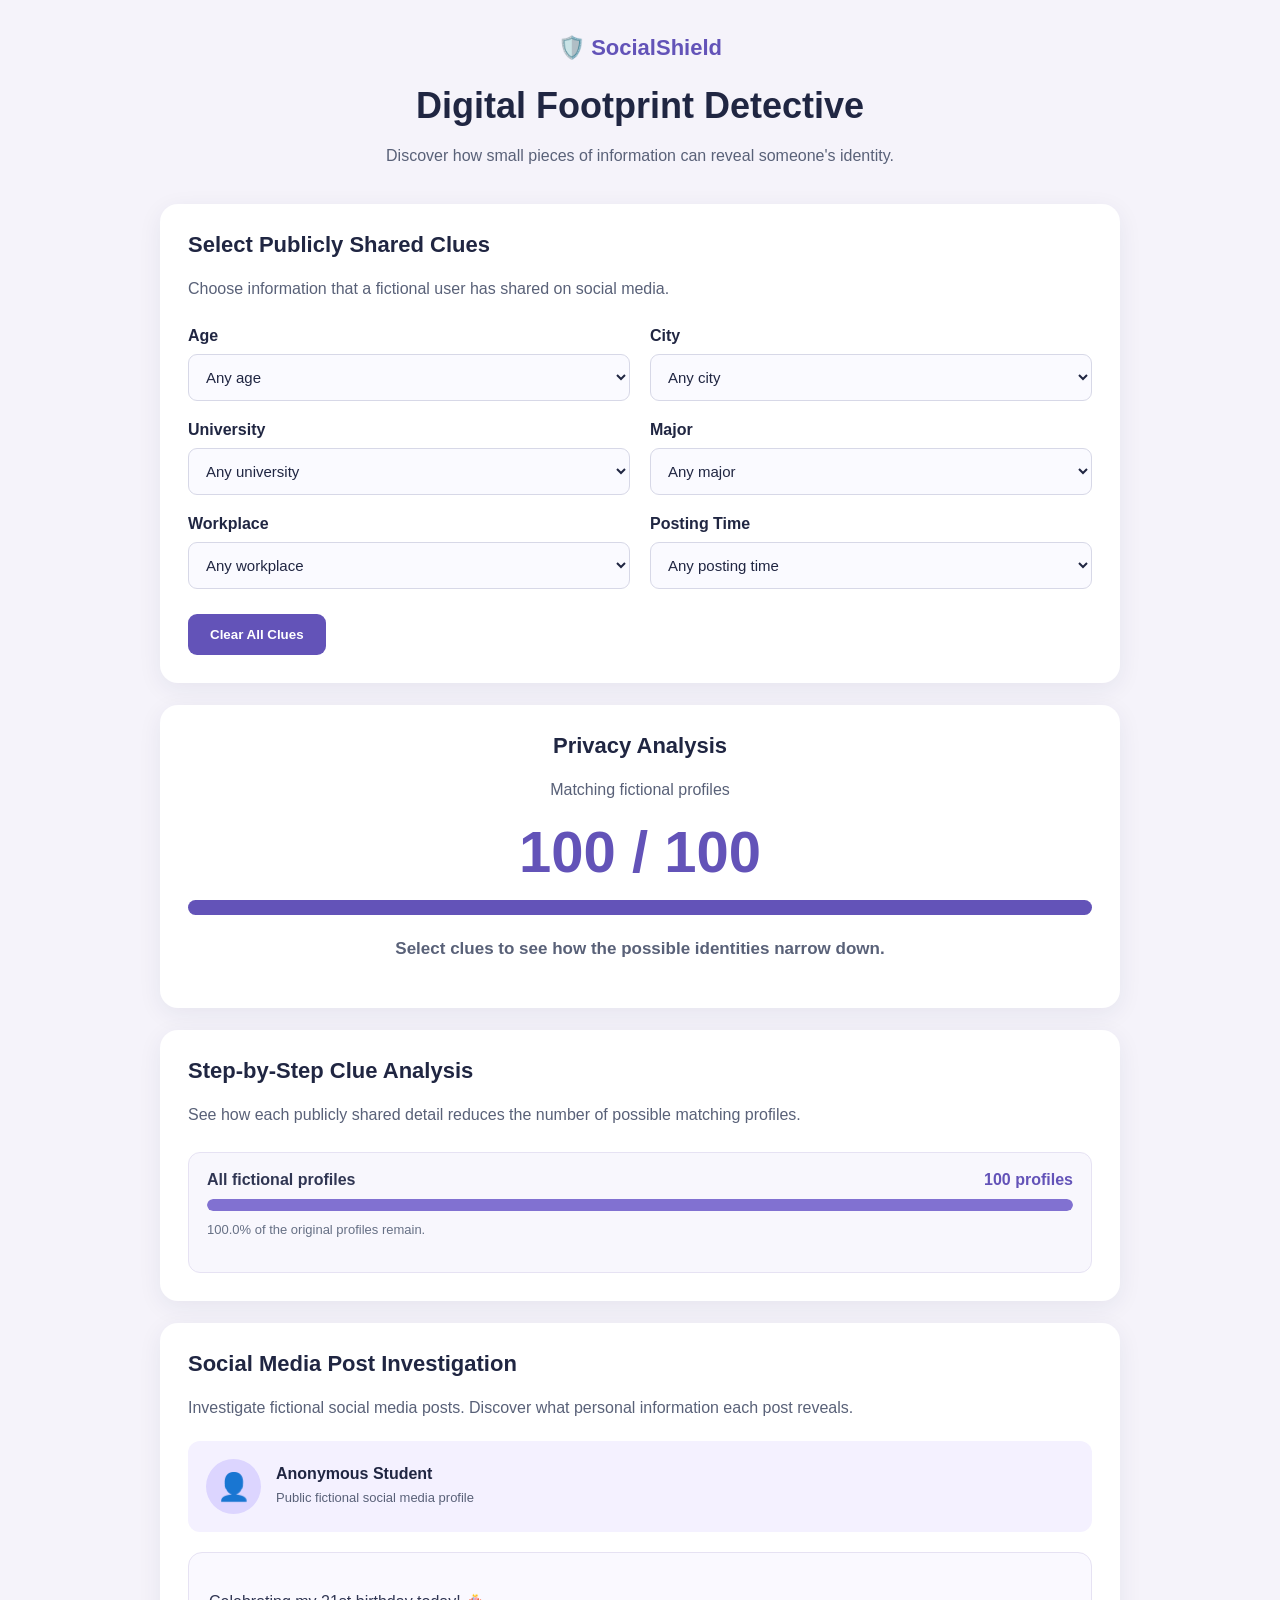
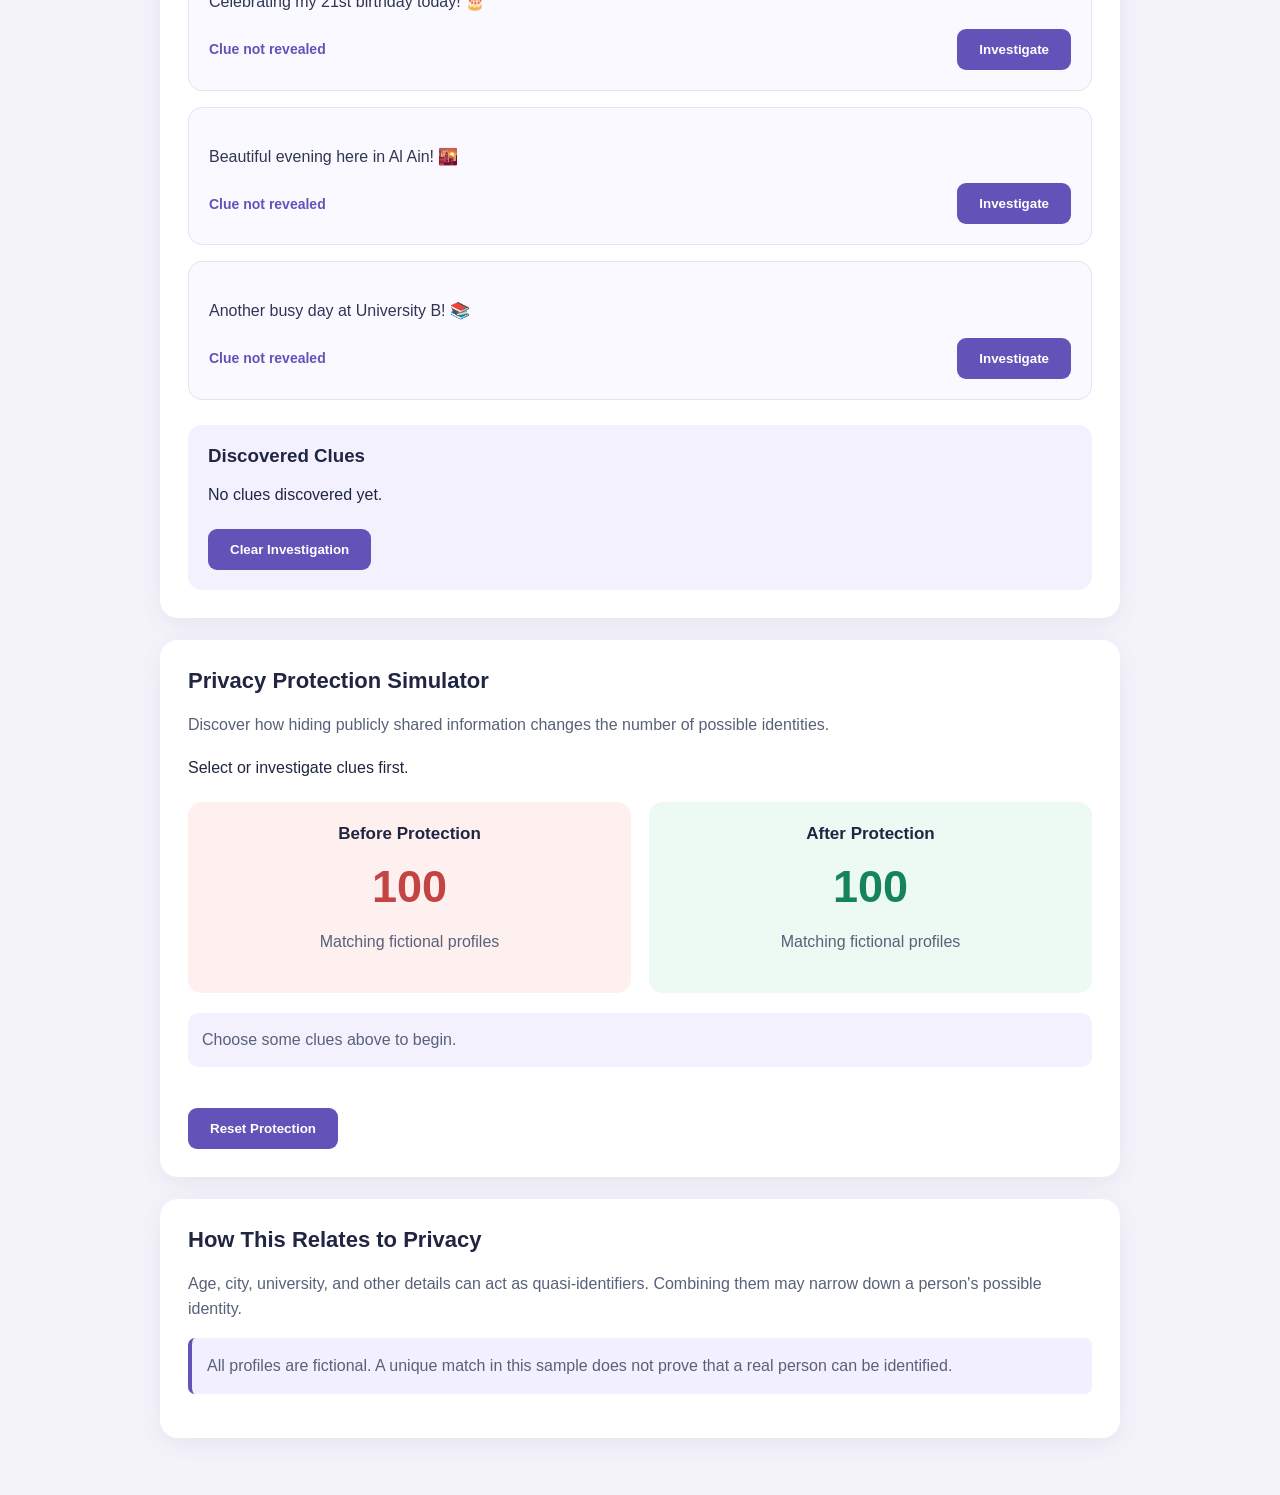
==== index.html @ 15f986ed "Add files via upload" ====
<!DOCTYPE html>
<html lang="en">
<head>
  <meta charset="UTF-8">
  <meta name="viewport"
        content="width=device-width, initial-scale=1.0">
  <title>SocialShield | Digital Footprint Detective</title>
  <link rel="stylesheet" href="style.css">
  <script src="script.js" defer></script>
</head>

<body>
  <main class="container">

    <header>
      <div class="logo">🛡️ SocialShield</div>
      <h1>Digital Footprint Detective</h1>
      <p>
        Discover how small pieces of information
        can reveal someone's identity.
      </p>
    </header>

    <section class="card">
      <h2>Select Publicly Shared Clues</h2>
      <p>
        Choose information that a fictional user
        has shared on social media.
      </p>

      <div class="filters">

        <label>
          Age
          <select id="age">
            <option value="">Any age</option>
          </select>
        </label>

        <label>
          City
          <select id="city">
            <option value="">Any city</option>
          </select>
        </label>

        <label>
          University
          <select id="university">
            <option value="">Any university</option>
          </select>
        </label>

        <label>
          Major
          <select id="major">
            <option value="">Any major</option>
          </select>
        </label>

        <label>
          Workplace
          <select id="workplace">
            <option value="">Any workplace</option>
          </select>
        </label>

        <label>
          Posting Time
          <select id="postingTime">
            <option value="">Any posting time</option>
          </select>
        </label>

      </div>

      <button id="resetBtn">Clear All Clues</button>
    </section>

    <section class="card results">
      <h2>Privacy Analysis</h2>

      <p>Matching fictional profiles</p>

      <div class="count" id="matchCount">—</div>

      <div class="progress">
        <div id="progressFill"></div>
      </div>

      <p id="riskMessage">
        Loading dataset...
      </p>
    </section>

    
    <section class="card">
    <h2>Step-by-Step Clue Analysis</h2>

    <p>
        See how each publicly shared detail reduces
        the number of possible matching profiles.
    </p>

    <div id="clueSteps" class="clue-steps">
        <p>Select clues above to see the analysis.</p>
    </div>
    </section>

    
    <section class="card" id="postInvestigation">
    <h2>Social Media Post Investigation</h2>

    <p>
        Investigate fictional social media posts.
        Discover what personal information each post reveals.
    </p>

    <div class="investigation-profile">
        <div class="profile-avatar">👤</div>

        <div>
        <strong>Anonymous Student</strong>
        <p>Public fictional social media profile</p>
        </div>
    </div>

    <div id="socialPosts" class="social-posts"></div>

    <div class="discovered-panel">
        <h3>Discovered Clues</h3>

        <div id="discoveredClues">
        No clues discovered yet.
        </div>

        <button id="clearInvestigationBtn">
        Clear Investigation
        </button>
    </div>
    </section>

    
    <section class="card" id="privacySimulator">
    <h2>Privacy Protection Simulator</h2>

    <p>
        Discover how hiding publicly shared information
        changes the number of possible identities.
    </p>

    <div class="protection-options" id="protectionOptions">
    </div>

    <div class="comparison">
        <div class="comparison-card before">
        <h3>Before Protection</h3>
        <div class="comparison-number" id="beforeCount">—</div>
        <p>Matching fictional profiles</p>
        </div>

        <div class="comparison-card after">
        <h3>After Protection</h3>
        <div class="comparison-number" id="afterCount">—</div>
        <p>Matching fictional profiles</p>
        </div>
    </div>

    <p id="protectionMessage" class="protection-message"></p>

    <button id="resetProtectionBtn">
        Reset Protection
    </button>
    </section>




    <section class="card">
      <h2>How This Relates to Privacy</h2>
      <p>
        Age, city, university, and other details
        can act as quasi-identifiers.
        Combining them may narrow down
        a person's possible identity.
      </p>
      <p class="note">
        All profiles are fictional. A unique
        match in this sample does not prove
        that a real person can be identified.
      </p>
    </section>

  </main>
</body>
</html>
---- style.css ----
* {
  box-sizing: border-box;
}

body {
  margin: 0;
  font-family: Arial, sans-serif;
  background: #f5f3fa;
  color: #202642;
}

.container {
  max-width: 1000px;
  margin: 0 auto;
  padding: 35px 20px;
}

header {
  text-align: center;
  margin-bottom: 35px;
}

.logo {
  color: #6353b8;
  font-size: 22px;
  font-weight: bold;
}

h1 {
  font-size: 36px;
  margin-bottom: 10px;
}

h2 {
  margin-top: 0;
  font-size: 22px;
}

p {
  line-height: 1.6;
  color: #596178;
}

.card {
  background: white;
  padding: 28px;
  border-radius: 18px;
  margin-bottom: 22px;
  box-shadow: 0 6px 25px rgba(30, 40, 80, 0.07);
}

.filters {
  display: grid;
  grid-template-columns: repeat(2, 1fr);
  gap: 20px;
  margin-top: 25px;
}

label {
  display: flex;
  flex-direction: column;
  gap: 9px;
  font-weight: bold;
}

select {
  padding: 13px;
  border: 1px solid #d7d8e7;
  border-radius: 9px;
  font-size: 15px;
  background: #fafaff;
  color: #202642;
}

select:focus {
  outline: 2px solid #8d7ce5;
}

button {
  margin-top: 25px;
  padding: 13px 22px;
  background: #6353b8;
  color: white;
  border: none;
  border-radius: 9px;
  font-weight: bold;
  cursor: pointer;
}

button:hover {
  background: #4e3d9e;
}

.results {
  text-align: center;
}

.count {
  font-size: 58px;
  font-weight: bold;
  color: #6353b8;
  margin: 15px 0;
}

.progress {
  width: 100%;
  height: 15px;
  background: #e9e7f3;
  border-radius: 20px;
  overflow: hidden;
}

#progressFill {
  width: 0%;
  height: 100%;
  background: #6353b8;
  transition: width 0.3s ease;
}

#riskMessage {
  font-size: 17px;
  font-weight: bold;
  margin-top: 20px;
}

.note {
  background: #f2efff;
  border-left: 4px solid #6353b8;
  padding: 15px;
  border-radius: 7px;
}

@media (max-width: 650px) {
  .filters {
    grid-template-columns: 1fr;
  }

  h1 {
    font-size: 28px;
  }
}


/* Step-by-step clue analysis */

.clue-steps {
  display: flex;
  flex-direction: column;
  gap: 18px;
  margin-top: 25px;
}

.clue-step {
  background: #f8f7fd;
  padding: 18px;
  border-radius: 12px;
  border: 1px solid #e6e2f3;
}

.clue-step-header {
  display: flex;
  justify-content: space-between;
  gap: 12px;
  margin-bottom: 10px;
  font-weight: bold;
}

.clue-step-label {
  color: #303653;
}

.clue-step-count {
  color: #6353b8;
  white-space: nowrap;
}

.clue-progress {
  height: 12px;
  background: #e7e4f2;
  border-radius: 20px;
  overflow: hidden;
}

.clue-progress-fill {
  height: 100%;
  background: #8171d1;
  border-radius: 20px;
  transition: width 0.35s ease;
}

.clue-step.unique {
  border-color: #efb3b3;
  background: #fff5f5;
}

.clue-step.unique .clue-progress-fill {
  background: #d35b5b;
}

.clue-explanation {
  font-size: 13px;
  color: #667085;
  margin-top: 9px;
}

@media (max-width: 650px) {
  .clue-step-header {
    flex-direction: column;
  }
}


/* Social media investigation */

.investigation-profile {
  display: flex;
  align-items: center;
  gap: 15px;
  padding: 18px;
  background: #f4f1ff;
  border-radius: 12px;
  margin: 20px 0;
}

.profile-avatar {
  width: 55px;
  height: 55px;
  border-radius: 50%;
  background: #dcd5ff;
  display: flex;
  align-items: center;
  justify-content: center;
  font-size: 27px;
}

.investigation-profile p {
  margin: 5px 0 0;
  font-size: 13px;
}

.social-posts {
  display: grid;
  gap: 16px;
}

.social-post {
  padding: 20px;
  background: #faf9ff;
  border: 1px solid #e6e2f3;
  border-radius: 14px;
}

.post-text {
  color: #303653;
  font-size: 16px;
  margin-bottom: 14px;
}

.post-bottom {
  display: flex;
  align-items: center;
  justify-content: space-between;
  gap: 12px;
}

.post-clue {
  color: #6353b8;
  font-size: 14px;
  font-weight: bold;
}

.investigate-btn {
  margin-top: 0;
}

.discovered-panel {
  background: #f4f1ff;
  padding: 20px;
  border-radius: 14px;
  margin-top: 25px;
}

.discovered-panel h3 {
  margin-top: 0;
}

.discovered-clue {
  padding: 10px 12px;
  background: white;
  border-radius: 8px;
  margin: 8px 0;
  color: #4d438d;
  font-weight: bold;
}

@media (max-width: 650px) {
  .post-bottom {
    flex-direction: column;
    align-items: stretch;
  }
}


/* Privacy Protection Simulator */

.protection-options {
  display: grid;
  grid-template-columns: repeat(2, 1fr);
  gap: 14px;
  margin: 22px 0;
}

.protection-option {
  padding: 15px;
  background: #f8f7fd;
  border: 1px solid #e6e2f3;
  border-radius: 10px;
}

.protection-option label {
  display: flex;
  flex-direction: row;
  align-items: center;
  gap: 10px;
  cursor: pointer;
}

.protection-option input {
  width: 18px;
  height: 18px;
  accent-color: #6353b8;
}

.comparison {
  display: grid;
  grid-template-columns: 1fr 1fr;
  gap: 18px;
  margin-top: 25px;
}

.comparison-card {
  padding: 22px;
  border-radius: 14px;
  text-align: center;
}

.comparison-card.before {
  background: #fff0f0;
}

.comparison-card.after {
  background: #edf9f3;
}

.comparison-card h3 {
  margin-top: 0;
  font-size: 17px;
}

.comparison-number {
  font-size: 45px;
  font-weight: bold;
}

.before .comparison-number {
  color: #c44343;
}

.after .comparison-number {
  color: #16845b;
}

.protection-message {
  margin-top: 20px;
  padding: 14px;
  background: #f4f1ff;
  border-radius: 10px;
}

@media (max-width: 650px) {
  .protection-options,
  .comparison {
    grid-template-columns: 1fr;
  }
}
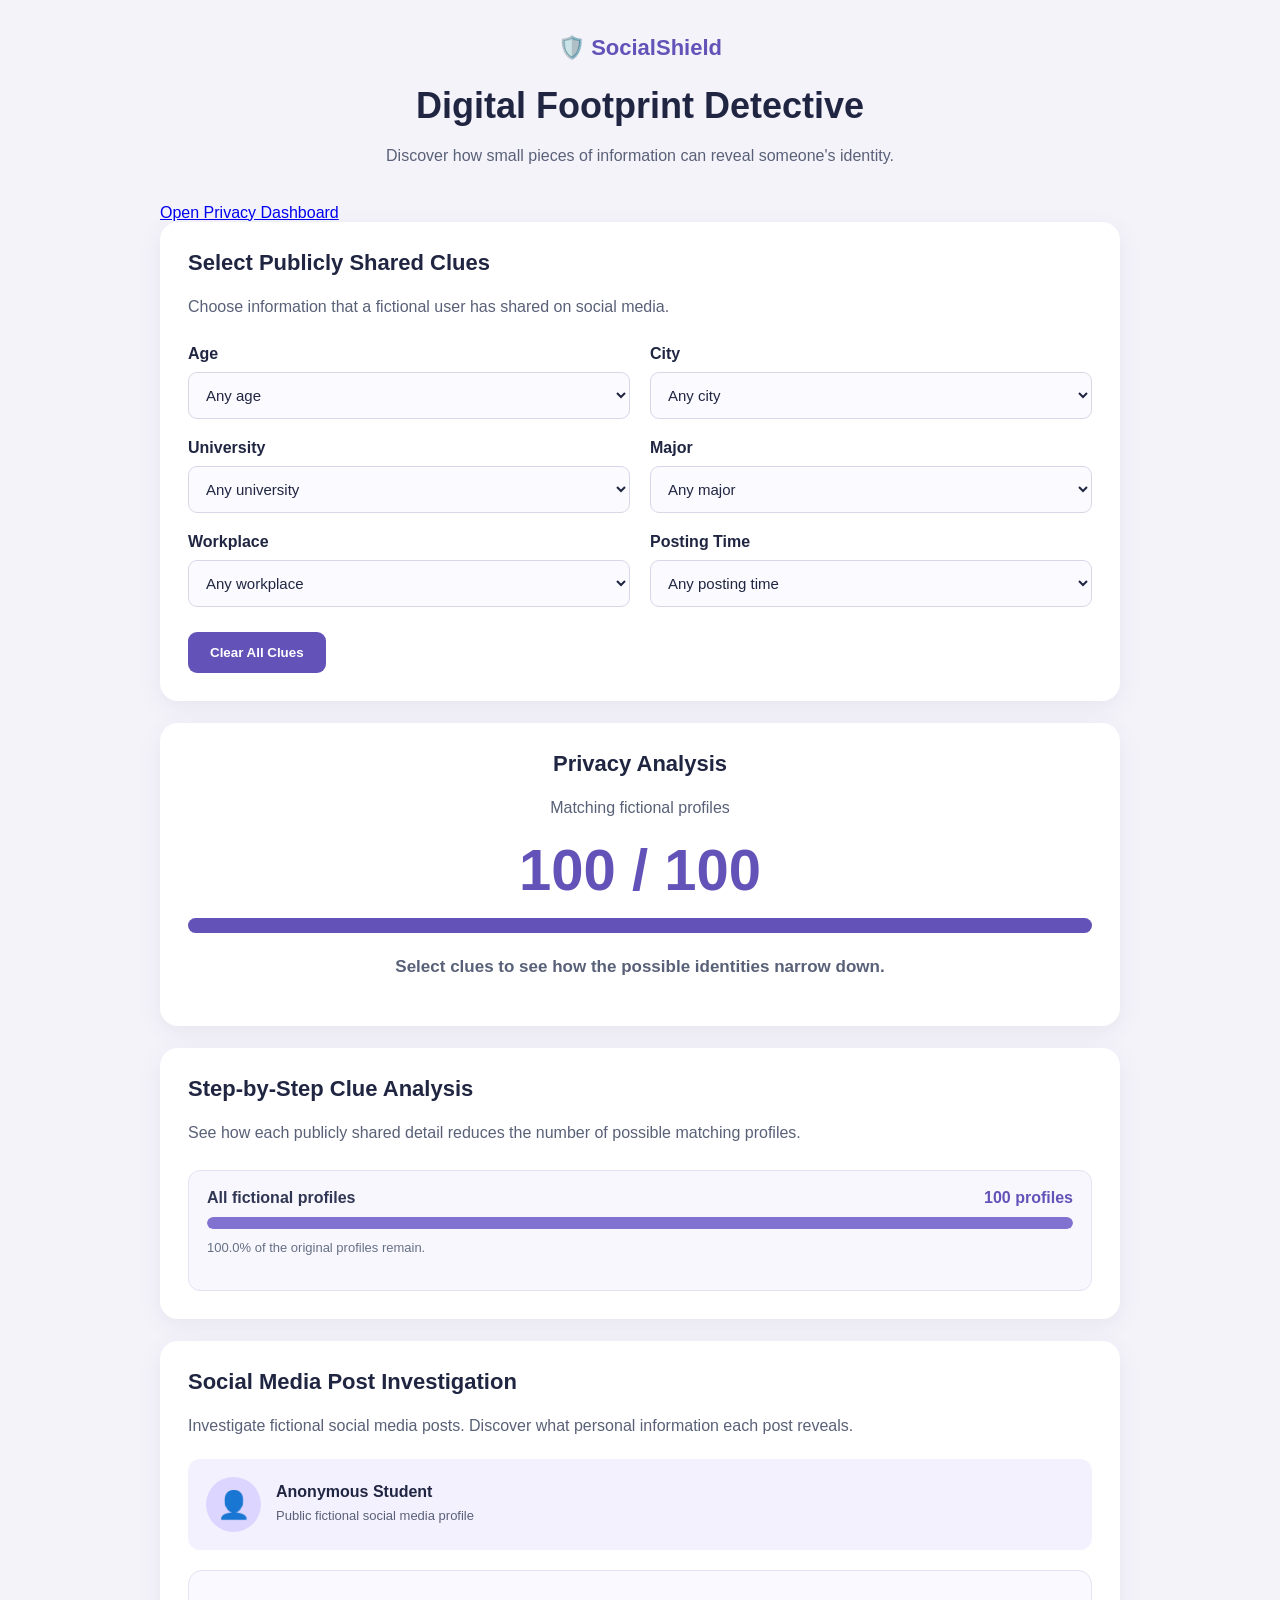
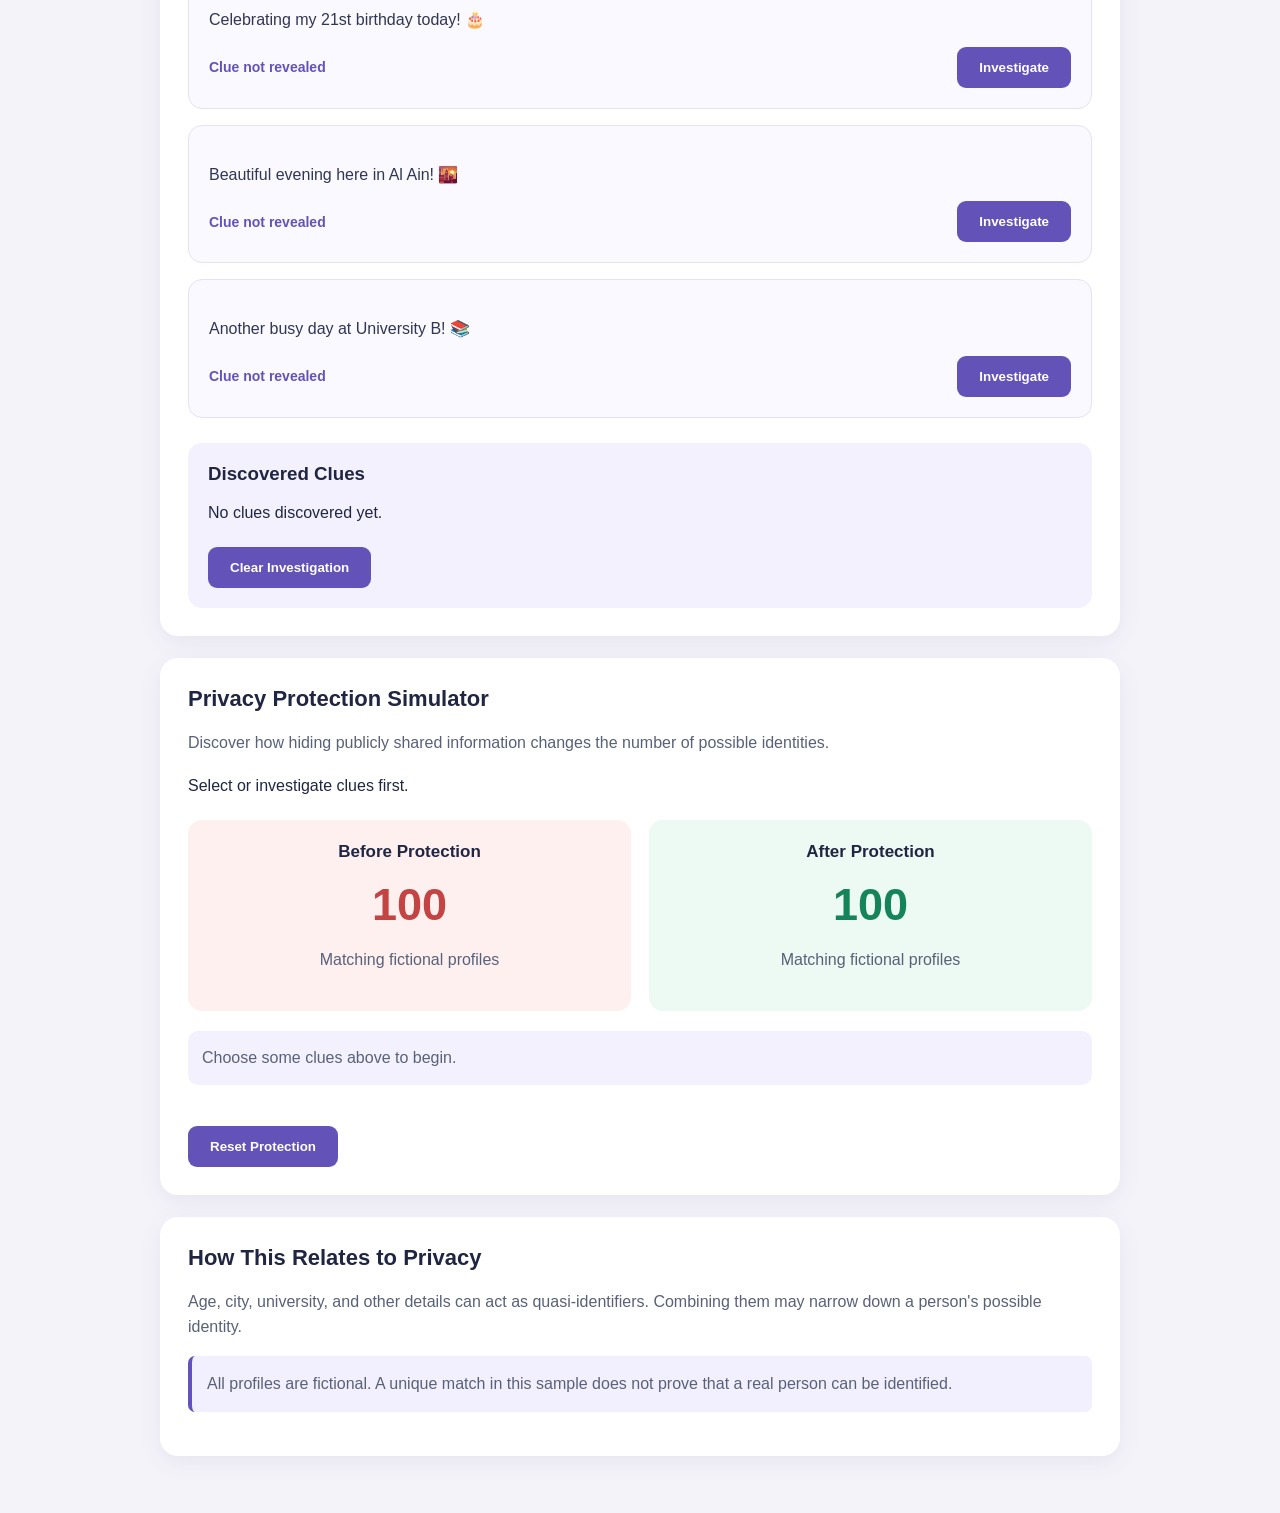
==== commit 627c515d: "Refactor index.html structure and add dashboard link" ====
--- a/index.html
+++ b/index.html
@@ -22,6 +22,10 @@
       </p>
     </header>
 
+    <a class="dashboard-link" href="dashboard.html">
+  Open Privacy Dashboard
+</a>
+    
     <section class="card">
       <h2>Select Publicly Shared Clues</h2>
       <p>
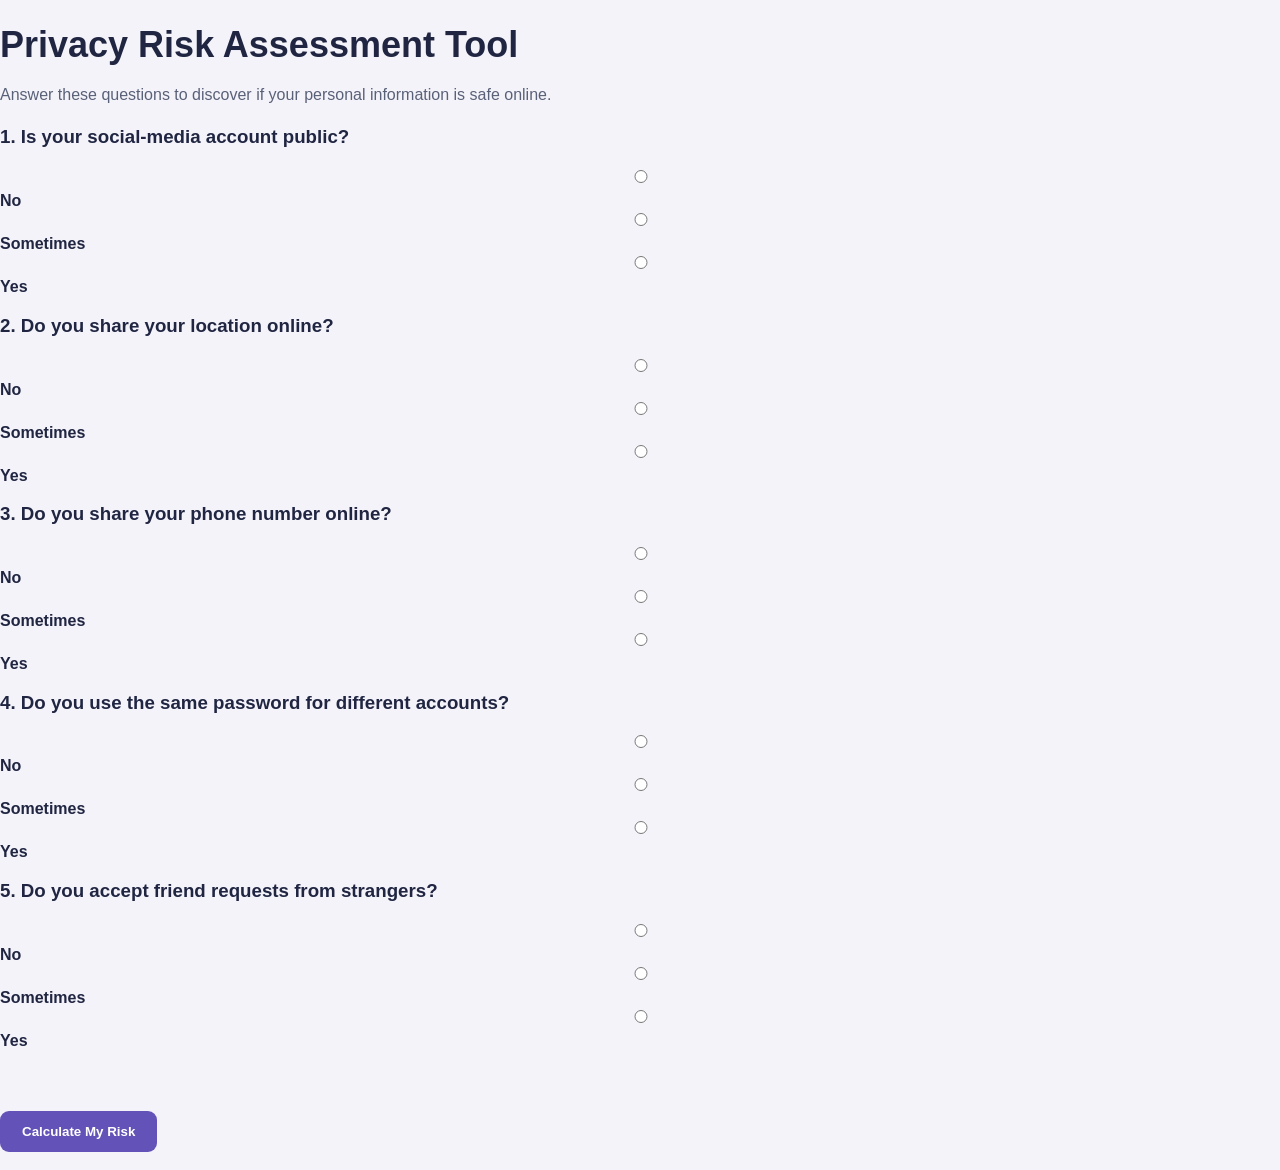
==== commit 51a3ae79: "Add files via upload" ====
--- a/index.html
+++ b/index.html
@@ -1,201 +1,174 @@
-
 <!DOCTYPE html>
 <html lang="en">
 <head>
-  <meta charset="UTF-8">
-  <meta name="viewport"
-        content="width=device-width, initial-scale=1.0">
-  <title>SocialShield | Digital Footprint Detective</title>
-  <link rel="stylesheet" href="style.css">
-  <script src="script.js" defer></script>
+    <meta charset="UTF-8">
+    <meta name="viewport" content="width=device-width, initial-scale=1.0">
+    <title>Privacy Risk Assessment</title>
+    <link rel="stylesheet" href="style.css">
 </head>
 
 <body>
-  <main class="container">
-
-    <header>
-      <div class="logo">🛡️ SocialShield</div>
-      <h1>Digital Footprint Detective</h1>
-      <p>
-        Discover how small pieces of information
-        can reveal someone's identity.
-      </p>
-    </header>
-
-    <a class="dashboard-link" href="dashboard.html">
-  Open Privacy Dashboard
-</a>
-    
-    <section class="card">
-      <h2>Select Publicly Shared Clues</h2>
-      <p>
-        Choose information that a fictional user
-        has shared on social media.
-      </p>
-
-      <div class="filters">
-
-        <label>
-          Age
-          <select id="age">
-            <option value="">Any age</option>
-          </select>
-        </label>
-
-        <label>
-          City
-          <select id="city">
-            <option value="">Any city</option>
-          </select>
-        </label>
-
-        <label>
-          University
-          <select id="university">
-            <option value="">Any university</option>
-          </select>
-        </label>
-
-        <label>
-          Major
-          <select id="major">
-            <option value="">Any major</option>
-          </select>
-        </label>
-
-        <label>
-          Workplace
-          <select id="workplace">
-            <option value="">Any workplace</option>
-          </select>
-        </label>
-
-        <label>
-          Posting Time
-          <select id="postingTime">
-            <option value="">Any posting time</option>
-          </select>
-        </label>
-
-      </div>
-
-      <button id="resetBtn">Clear All Clues</button>
-    </section>
-
-    <section class="card results">
-      <h2>Privacy Analysis</h2>
-
-      <p>Matching fictional profiles</p>
-
-      <div class="count" id="matchCount">—</div>
-
-      <div class="progress">
-        <div id="progressFill"></div>
-      </div>
-
-      <p id="riskMessage">
-        Loading dataset...
-      </p>
-    </section>
-
-    
-    <section class="card">
-    <h2>Step-by-Step Clue Analysis</h2>
+    <h1>Privacy Risk Assessment Tool</h1>
 
     <p>
-        See how each publicly shared detail reduces
-        the number of possible matching profiles.
+        Answer these questions to discover if your personal
+        information is safe online.
     </p>
 
-    <div id="clueSteps" class="clue-steps">
-        <p>Select clues above to see the analysis.</p>
-    </div>
-    </section>
+    <form id="privacyForm">
 
-    
-    <section class="card" id="postInvestigation">
-    <h2>Social Media Post Investigation</h2>
+        <h3>1. Is your social-media account public?</h3>
+        <label><input type="radio" name="question1" value="0"> No</label>
+        <label><input type="radio" name="question1" value="1"> Sometimes</label>
+        <label><input type="radio" name="question1" value="2"> Yes</label>
 
-    <p>
-        Investigate fictional social media posts.
-        Discover what personal information each post reveals.
-    </p>
+        <h3>2. Do you share your location online?</h3>
+        <label><input type="radio" name="question2" value="0"> No</label>
+        <label><input type="radio" name="question2" value="1"> Sometimes</label>
+        <label><input type="radio" name="question2" value="2"> Yes</label>
 
-    <div class="investigation-profile">
-        <div class="profile-avatar">👤</div>
+        <h3>3. Do you share your phone number online?</h3>
+        <label><input type="radio" name="question3" value="0"> No</label>
+        <label><input type="radio" name="question3" value="1"> Sometimes</label>
+        <label><input type="radio" name="question3" value="2"> Yes</label>
 
-        <div>
-        <strong>Anonymous Student</strong>
-        <p>Public fictional social media profile</p>
-        </div>
-    </div>
+        <h3>4. Do you use the same password for different accounts?</h3>
+        <label><input type="radio" name="question4" value="0"> No</label>
+        <label><input type="radio" name="question4" value="1"> Sometimes</label>
+        <label><input type="radio" name="question4" value="2"> Yes</label>
 
-    <div id="socialPosts" class="social-posts"></div>
+        <h3>5. Do you accept friend requests from strangers?</h3>
+        <label><input type="radio" name="question5" value="0"> No</label>
+        <label><input type="radio" name="question5" value="1"> Sometimes</label>
+        <label><input type="radio" name="question5" value="2"> Yes</label>
 
-    <div class="discovered-panel">
-        <h3>Discovered Clues</h3>
+        <br><br>
 
-        <div id="discoveredClues">
-        No clues discovered yet.
-        </div>
+        <button type="button" onclick="calculateRisk()">
+    Calculate My Risk
+</button>
 
-        <button id="clearInvestigationBtn">
-        Clear Investigation
-        </button>
-    </div>
-    </section>
+<h2 id="result"></h2>
+    </form>
+    <script>
+function calculateRisk() {
+    let score = 0;
 
-    
-    <section class="card" id="privacySimulator">
-    <h2>Privacy Protection Simulator</h2>
+    for (let number = 1; number <= 5; number++) {
+        let answer = document.querySelector(
+            'input[name="question' + number + '"]:checked'
+        );
 
-    <p>
-        Discover how hiding publicly shared information
-        changes the number of possible identities.
-    </p>
+        if (answer === null) {
+            document.getElementById("result").innerHTML =
+                "Please answer every question.";
+            return;
+        }
 
-    <div class="protection-options" id="protectionOptions">
-    </div>
+        score = score + Number(answer.value);
+    }
 
-    <div class="comparison">
-        <div class="comparison-card before">
-        <h3>Before Protection</h3>
-        <div class="comparison-number" id="beforeCount">—</div>
-        <p>Matching fictional profiles</p>
-        </div>
+    let message = "";
 
-        <div class="comparison-card after">
-        <h3>After Protection</h3>
-        <div class="comparison-number" id="afterCount">—</div>
-        <p>Matching fictional profiles</p>
-        </div>
-    </div>
+    if (score <= 3) {
+        message = "Low Risk 🟢 — Your privacy habits are good!";
+    } else if (score <= 6) {
+        message = "Medium Risk 🟠 — Some of your habits need improvement.";
+    } else {
+        message = "High Risk 🔴 — You should protect your information.";
+    }
 
-    <p id="protectionMessage" class="protection-message"></p>
+    document.getElementById("result").innerHTML =
+        "Your score is " + score + "/10.<br>" + message;
+}
+</script>
+<script>
+function calculateRisk() {
+    let score = 0;
+    let recommendations = [];
 
-    <button id="resetProtectionBtn">
-        Reset Protection
-    </button>
-    </section>
+    for (let number = 1; number <= 5; number++) {
+        let answer = document.querySelector(
+            'input[name="question' + number + '"]:checked'
+        );
 
+        if (answer === null) {
+            document.getElementById("result").innerHTML =
+                "Please answer every question.";
+            return;
+        }
 
+        score = score + Number(answer.value);
 
+        if (Number(answer.value) > 0) {
+            if (number === 1) {
+                recommendations.push(
+                    "Make your social-media accounts private."
+                );
+            }
 
-    <section class="card">
-      <h2>How This Relates to Privacy</h2>
-      <p>
-        Age, city, university, and other details
-        can act as quasi-identifiers.
-        Combining them may narrow down
-        a person's possible identity.
-      </p>
-      <p class="note">
-        All profiles are fictional. A unique
-        match in this sample does not prove
-        that a real person can be identified.
-      </p>
-    </section>
+            if (number === 2) {
+                recommendations.push(
+                    "Turn off location sharing."
+                );
+            }
 
-  </main>
+            if (number === 3) {
+                recommendations.push(
+                    "Do not post your phone number online."
+                );
+            }
+
+            if (number === 4) {
+                recommendations.push(
+                    "Use a different password for every account."
+                );
+            }
+
+            if (number === 5) {
+                recommendations.push(
+                    "Do not accept friend requests from strangers."
+                );
+            }
+        }
+    }
+
+    let riskLevel = "";
+    let color = "";
+
+    if (score <= 3) {
+        riskLevel = "Low Risk — Your privacy habits are good!";
+        color = "#d1fae5";
+    } else if (score <= 6) {
+        riskLevel = "Medium Risk — Some habits need improvement.";
+        color = "#fef3c7";
+    } else {
+        riskLevel = "High Risk — Protect your information now.";
+        color = "#fee2e2";
+    }
+
+    let advice = "";
+
+    if (recommendations.length === 0) {
+        advice = "<p>Great job! Continue protecting your information.</p>";
+    } else {
+        advice = "<h3>Your Safety Recommendations:</h3><ul>";
+
+        for (let recommendation of recommendations) {
+            advice += "<li>" + recommendation + "</li>";
+        }
+
+        advice += "</ul>";
+    }
+
+    let resultBox = document.getElementById("result");
+
+    resultBox.innerHTML =
+        "<strong>Your score: " + score + "/10</strong><br>" +
+        riskLevel + advice;
+
+    resultBox.style.backgroundColor = color;
+}
+</script>
 </body>
-</html>
+</html>
--- a/style.css
+++ b/style.css
@@ -384,3 +384,19 @@
     grid-template-columns: 1fr;
   }
 }
+
+.dashboard-link {
+  display: block;
+  width: fit-content;
+  margin: 20px auto;
+  padding: 12px 20px;
+  background: #263b80;
+  color: white;
+  border-radius: 8px;
+  text-decoration: none;
+  font-weight: bold;
+}
+
+.dashboard-link:hover {
+  background: #3f58ad;
+}
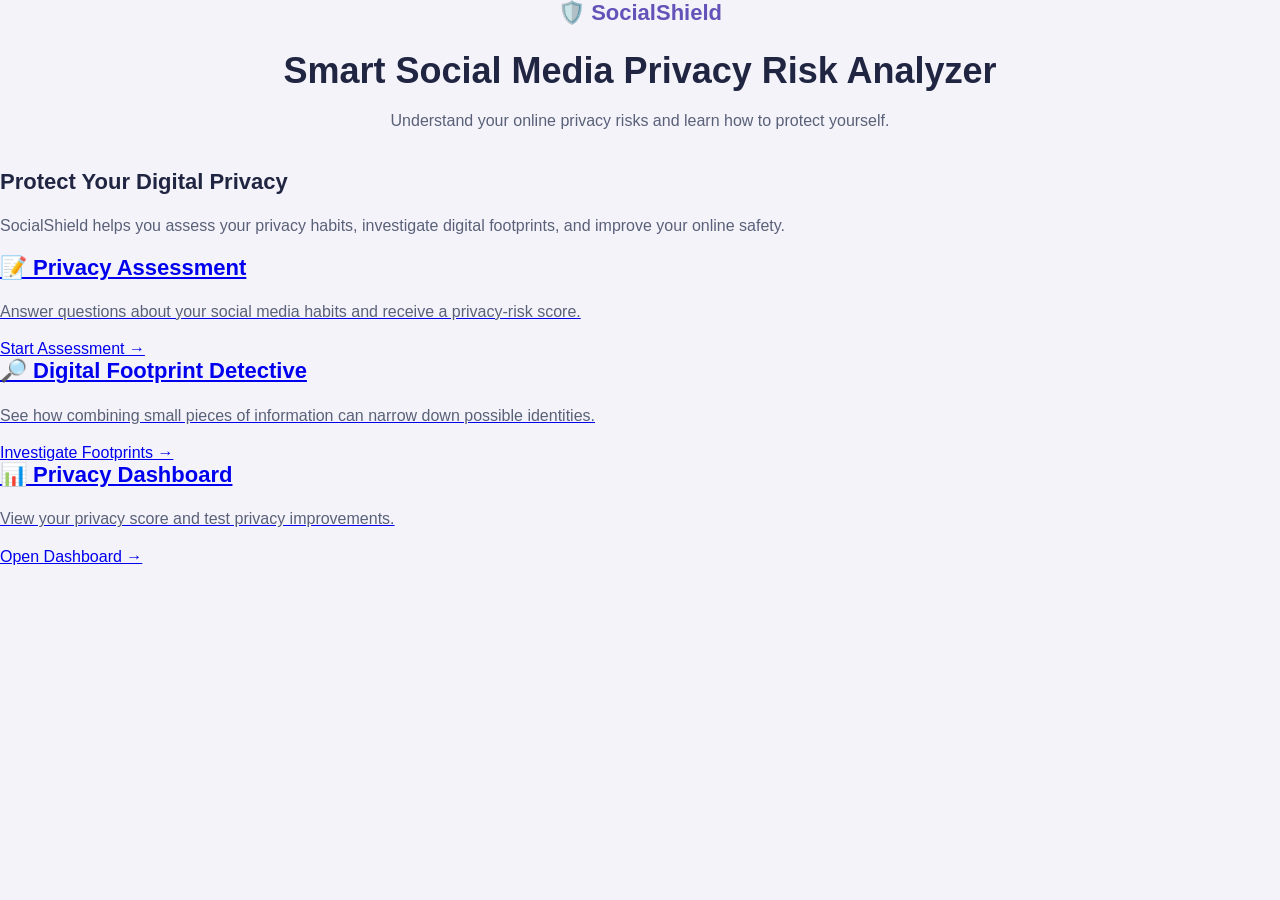
==== commit 466adc23: "Add initial HTML structure for SocialShield" ====
--- a/index.html
+++ b/index.html
@@ -1,174 +1,66 @@
-<!DOCTYPE html>
-<html lang="en">
-<head>
-    <meta charset="UTF-8">
-    <meta name="viewport" content="width=device-width, initial-scale=1.0">
-    <title>Privacy Risk Assessment</title>
-    <link rel="stylesheet" href="style.css">
-</head>
-
-<body>
-    <h1>Privacy Risk Assessment Tool</h1>
-
-    <p>
-        Answer these questions to discover if your personal
-        information is safe online.
-    </p>
-
-    <form id="privacyForm">
-
-        <h3>1. Is your social-media account public?</h3>
-        <label><input type="radio" name="question1" value="0"> No</label>
-        <label><input type="radio" name="question1" value="1"> Sometimes</label>
-        <label><input type="radio" name="question1" value="2"> Yes</label>
-
-        <h3>2. Do you share your location online?</h3>
-        <label><input type="radio" name="question2" value="0"> No</label>
-        <label><input type="radio" name="question2" value="1"> Sometimes</label>
-        <label><input type="radio" name="question2" value="2"> Yes</label>
-
-        <h3>3. Do you share your phone number online?</h3>
-        <label><input type="radio" name="question3" value="0"> No</label>
-        <label><input type="radio" name="question3" value="1"> Sometimes</label>
-        <label><input type="radio" name="question3" value="2"> Yes</label>
-
-        <h3>4. Do you use the same password for different accounts?</h3>
-        <label><input type="radio" name="question4" value="0"> No</label>
-        <label><input type="radio" name="question4" value="1"> Sometimes</label>
-        <label><input type="radio" name="question4" value="2"> Yes</label>
-
-        <h3>5. Do you accept friend requests from strangers?</h3>
-        <label><input type="radio" name="question5" value="0"> No</label>
-        <label><input type="radio" name="question5" value="1"> Sometimes</label>
-        <label><input type="radio" name="question5" value="2"> Yes</label>
-
-        <br><br>
-
-        <button type="button" onclick="calculateRisk()">
-    Calculate My Risk
-</button>
-
-<h2 id="result"></h2>
-    </form>
-    <script>
-function calculateRisk() {
-    let score = 0;
-
-    for (let number = 1; number <= 5; number++) {
-        let answer = document.querySelector(
-            'input[name="question' + number + '"]:checked'
-        );
-
-        if (answer === null) {
-            document.getElementById("result").innerHTML =
-                "Please answer every question.";
-            return;
-        }
-
-        score = score + Number(answer.value);
-    }
-
-    let message = "";
-
-    if (score <= 3) {
-        message = "Low Risk 🟢 — Your privacy habits are good!";
-    } else if (score <= 6) {
-        message = "Medium Risk 🟠 — Some of your habits need improvement.";
-    } else {
-        message = "High Risk 🔴 — You should protect your information.";
-    }
-
-    document.getElementById("result").innerHTML =
-        "Your score is " + score + "/10.<br>" + message;
-}
-</script>
-<script>
-function calculateRisk() {
-    let score = 0;
-    let recommendations = [];
-
-    for (let number = 1; number <= 5; number++) {
-        let answer = document.querySelector(
-            'input[name="question' + number + '"]:checked'
-        );
-
-        if (answer === null) {
-            document.getElementById("result").innerHTML =
-                "Please answer every question.";
-            return;
-        }
-
-        score = score + Number(answer.value);
-
-        if (Number(answer.value) > 0) {
-            if (number === 1) {
-                recommendations.push(
-                    "Make your social-media accounts private."
-                );
-            }
-
-            if (number === 2) {
-                recommendations.push(
-                    "Turn off location sharing."
-                );
-            }
-
-            if (number === 3) {
-                recommendations.push(
-                    "Do not post your phone number online."
-                );
-            }
-
-            if (number === 4) {
-                recommendations.push(
-                    "Use a different password for every account."
-                );
-            }
-
-            if (number === 5) {
-                recommendations.push(
-                    "Do not accept friend requests from strangers."
-                );
-            }
-        }
-    }
-
-    let riskLevel = "";
-    let color = "";
-
-    if (score <= 3) {
-        riskLevel = "Low Risk — Your privacy habits are good!";
-        color = "#d1fae5";
-    } else if (score <= 6) {
-        riskLevel = "Medium Risk — Some habits need improvement.";
-        color = "#fef3c7";
-    } else {
-        riskLevel = "High Risk — Protect your information now.";
-        color = "#fee2e2";
-    }
-
-    let advice = "";
-
-    if (recommendations.length === 0) {
-        advice = "<p>Great job! Continue protecting your information.</p>";
-    } else {
-        advice = "<h3>Your Safety Recommendations:</h3><ul>";
-
-        for (let recommendation of recommendations) {
-            advice += "<li>" + recommendation + "</li>";
-        }
-
-        advice += "</ul>";
-    }
-
-    let resultBox = document.getElementById("result");
-
-    resultBox.innerHTML =
-        "<strong>Your score: " + score + "/10</strong><br>" +
-        riskLevel + advice;
-
-    resultBox.style.backgroundColor = color;
-}
-</script>
-</body>
-</html>+<!DOCTYPE html>
+<html lang="en">
+<head>
+    <meta charset="UTF-8">
+    <meta name="viewport" content="width=device-width, initial-scale=1.0">
+    <title>SocialShield</title>
+    <link rel="stylesheet" href="style.css">
+</head>
+
+<body>
+
+    <header>
+        <div class="logo">🛡️ SocialShield</div>
+
+        <h1>Smart Social Media Privacy Risk Analyzer</h1>
+
+        <p>
+            Understand your online privacy risks and learn how to protect yourself.
+        </p>
+    </header>
+
+    <main class="home-container">
+
+        <section class="welcome-card">
+            <h2>Protect Your Digital Privacy</h2>
+
+            <p>
+                SocialShield helps you assess your privacy habits,
+                investigate digital footprints, and improve your online safety.
+            </p>
+        </section>
+
+        <section class="feature-grid">
+
+            <a class="feature-card" href="assessment.html">
+                <h2>📝 Privacy Assessment</h2>
+                <p>
+                    Answer questions about your social media habits
+                    and receive a privacy-risk score.
+                </p>
+                <span>Start Assessment →</span>
+            </a>
+
+            <a class="feature-card" href="detective.html">
+                <h2>🔎 Digital Footprint Detective</h2>
+                <p>
+                    See how combining small pieces of information
+                    can narrow down possible identities.
+                </p>
+                <span>Investigate Footprints →</span>
+            </a>
+
+            <a class="feature-card" href="dashboard.html">
+                <h2>📊 Privacy Dashboard</h2>
+                <p>
+                    View your privacy score and test privacy improvements.
+                </p>
+                <span>Open Dashboard →</span>
+            </a>
+
+        </section>
+
+    </main>
+
+</body>
+</html>
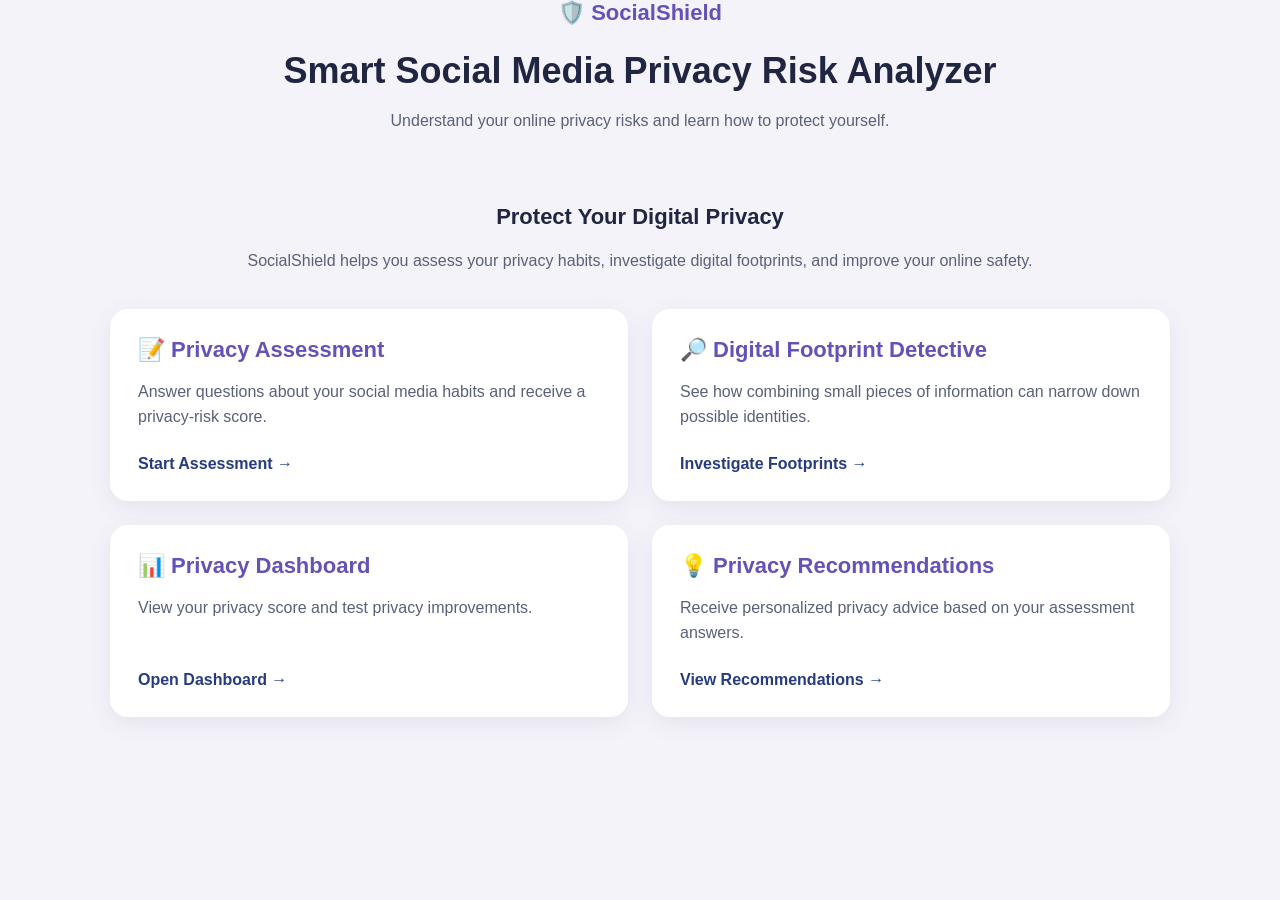
==== commit 51a1ba4a: "Add privacy recommendations to homepage" ====
--- a/index.html
+++ b/index.html
@@ -57,7 +57,16 @@
                 </p>
                 <span>Open Dashboard →</span>
             </a>
+<a class="feature-card" href="recommendations.html">
+    <h2>💡 Privacy Recommendations</h2>
 
+    <p>
+        Receive personalized privacy advice based
+        on your assessment answers.
+    </p>
+
+    <span>View Recommendations →</span>
+</a>
         </section>
 
     </main>
--- a/style.css
+++ b/style.css
@@ -396,7 +396,186 @@
   text-decoration: none;
   font-weight: bold;
 }
-
+/* Personalized Privacy Recommendations */
+
+.recommendations-container {
+  max-width: 1000px;
+  margin: 0 auto;
+  padding: 35px 20px 60px;
+}
+
+.navigation {
+  display: flex;
+  justify-content: center;
+  flex-wrap: wrap;
+  gap: 12px;
+  margin-bottom: 25px;
+}
+
+.navigation a {
+  padding: 11px 17px;
+  background: #263b80;
+  color: white;
+  border-radius: 8px;
+  text-decoration: none;
+  font-weight: bold;
+}
+
+.navigation a:hover {
+  background: #3f58ad;
+}
+
+.recommendations-card {
+  padding: 30px;
+  background: white;
+  border-radius: 18px;
+  box-shadow: 0 6px 25px rgba(30, 40, 80, 0.07);
+}
+
+.recommendations-card > h2 {
+  color: #303653;
+  text-align: center;
+}
+
+.recommendations-card > p {
+  text-align: center;
+  margin-bottom: 30px;
+}
+
+#recommendationsList {
+  display: grid;
+  gap: 20px;
+}
+
+.recommendation-item {
+  padding: 22px;
+  background: #f8f7fd;
+  border: 1px solid #e6e2f3;
+  border-left: 5px solid #6353b8;
+  border-radius: 12px;
+}
+
+.recommendation-item h3 {
+  margin: 12px 0;
+  color: #303653;
+}
+
+.recommendation-item p {
+  margin: 8px 0;
+}
+
+.high-priority,
+.medium-priority {
+  display: inline-block;
+  padding: 6px 11px;
+  border-radius: 20px;
+  font-size: 13px;
+  font-weight: bold;
+}
+
+.high-priority {
+  background: #fee2e2;
+  color: #b42318;
+}
+
+.medium-priority {
+  background: #fef3c7;
+  color: #92400e;
+}
+
+.recommendation-item.safe {
+  border-left-color: #16845b;
+  background: #edf9f3;
+}
+
+.button {
+  display: block;
+  width: fit-content;
+  margin: 22px auto;
+  padding: 12px 20px;
+  background: #6353b8;
+  color: white;
+  border-radius: 8px;
+  text-decoration: none;
+  font-weight: bold;
+}
+
+.button:hover {
+  background: #4e3d9e;
+}
+
+@media (max-width: 650px) {
+  .recommendations-card {
+    padding: 20px;
+  }
+
+  .navigation {
+    flex-direction: column;
+  }
+
+  .navigation a {
+    text-align: center;
+  }
+}
 .dashboard-link:hover {
   background: #3f58ad;
 }
+/* Homepage */
+
+.home-container {
+  max-width: 1100px;
+  margin: 0 auto;
+  padding: 35px 20px 60px;
+}
+
+.welcome-card {
+  text-align: center;
+  margin-bottom: 35px;
+}
+
+.feature-grid {
+  display: grid;
+  grid-template-columns: repeat(2, 1fr);
+  gap: 24px;
+}
+
+.feature-card {
+  display: block;
+  padding: 28px;
+  background: white;
+  border-radius: 18px;
+  box-shadow: 0 6px 25px rgba(30, 40, 80, 0.08);
+  color: #202642;
+  text-decoration: none;
+  transition: transform 0.2s, box-shadow 0.2s;
+}
+
+.feature-card:hover {
+  transform: translateY(-5px);
+  box-shadow: 0 10px 30px rgba(30, 40, 80, 0.15);
+}
+
+.feature-card h2 {
+  color: #6353b8;
+  margin-bottom: 12px;
+}
+
+.feature-card p {
+  color: #596178;
+  min-height: 60px;
+}
+
+.feature-card span {
+  color: #263b80;
+  font-weight: bold;
+}
+
+@media (max-width: 700px) {
+  .feature-grid {
+    grid-template-columns: 1fr;
+  }
+
+  .feature-card p {
+    min-height: auto;
+  }
+}
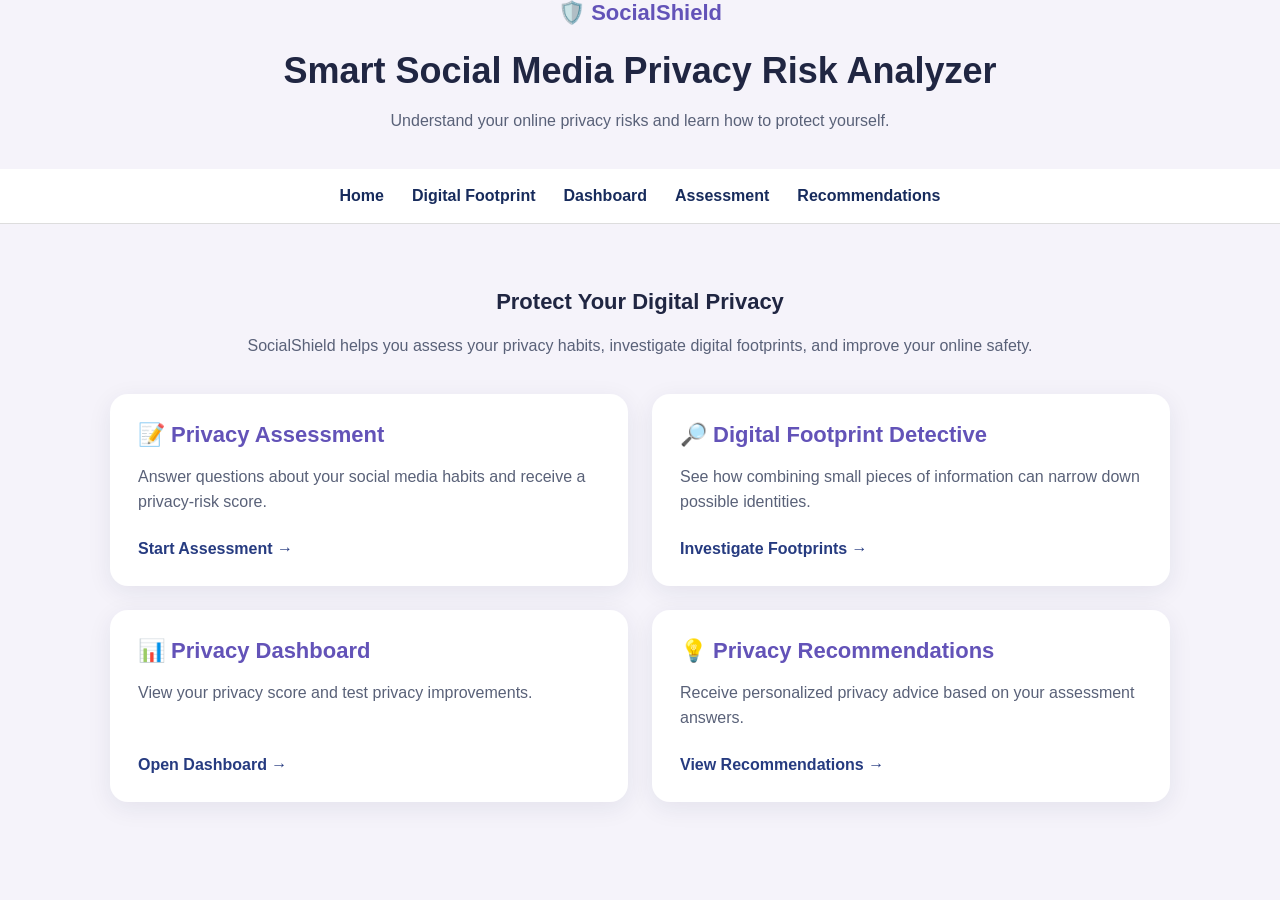
==== commit d84bd270: "Add navigation links to index.html" ====
--- a/index.html
+++ b/index.html
@@ -18,7 +18,13 @@
             Understand your online privacy risks and learn how to protect yourself.
         </p>
     </header>
-
+<nav class="navbar">
+  <a href="index.html">Home</a>
+  <a href="detective.html">Digital Footprint</a>
+  <a href="dashboard.html">Dashboard</a>
+  <a href="assessment.html">Assessment</a>
+  <a href="recommendations.html">Recommendations</a>
+</nav>
     <main class="home-container">
 
         <section class="welcome-card">
--- a/style.css
+++ b/style.css
@@ -579,3 +579,39 @@
     min-height: auto;
   }
 }
+.navbar {
+  width: 100%;
+  display: flex;
+  justify-content: center;
+  align-items: center;
+  gap: 28px;
+  padding: 18px 20px;
+  margin-bottom: 30px;
+  background-color: #ffffff;
+  border-bottom: 1px solid #dddddd;
+  box-sizing: border-box;
+}
+
+.navbar a {
+  color: #172b5c;
+  text-decoration: none;
+  font-size: 16px;
+  font-weight: 600;
+  transition: color 0.2s ease;
+}
+
+.navbar a:hover {
+  color: #654bc4;
+  text-decoration: underline;
+}
+
+@media (max-width: 600px) {
+  .navbar {
+    flex-wrap: wrap;
+    gap: 14px;
+  }
+
+  .navbar a {
+    font-size: 14px;
+  }
+}
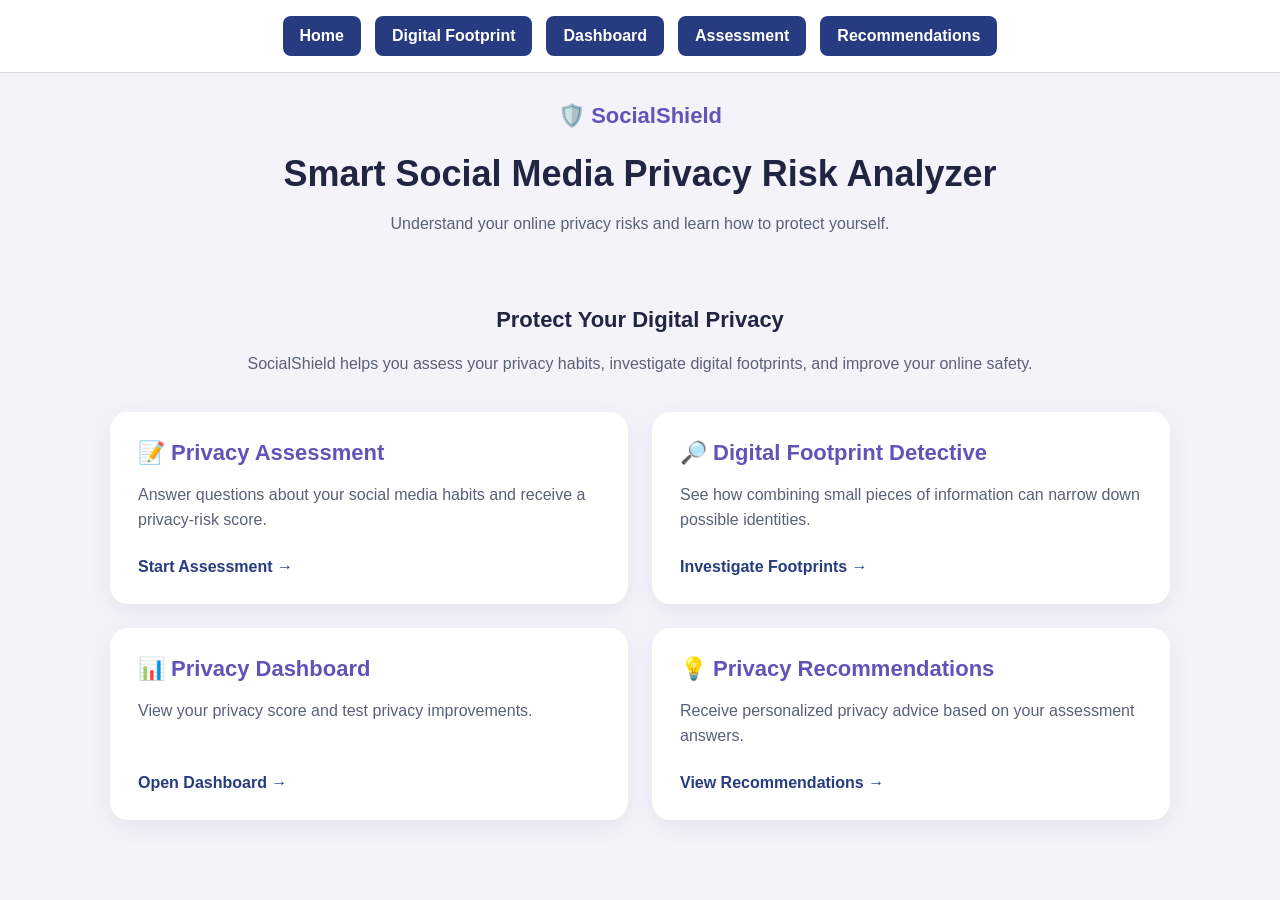
==== commit d343c3f2: "Refactor header and navbar structure in index.html" ====
--- a/index.html
+++ b/index.html
@@ -9,22 +9,23 @@
 
 <body>
 
-    <header>
-        <div class="logo">🛡️ SocialShield</div>
+  <nav class="navbar">
+    <a href="index.html">Home</a>
+    <a href="detective.html">Digital Footprint</a>
+    <a href="dashboard.html">Dashboard</a>
+    <a href="assessment.html">Assessment</a>
+    <a href="recommendations.html">Recommendations</a>
+  </nav>
 
-        <h1>Smart Social Media Privacy Risk Analyzer</h1>
+  <header>
+    <div class="logo">🛡️ SocialShield</div>
 
-        <p>
-            Understand your online privacy risks and learn how to protect yourself.
-        </p>
-    </header>
-<nav class="navbar">
-  <a href="index.html">Home</a>
-  <a href="detective.html">Digital Footprint</a>
-  <a href="dashboard.html">Dashboard</a>
-  <a href="assessment.html">Assessment</a>
-  <a href="recommendations.html">Recommendations</a>
-</nav>
+    <h1>Smart Social Media Privacy Risk Analyzer</h1>
+
+    <p>
+      Understand your online privacy risks and learn how to protect yourself.
+    </p>
+  </header>
     <main class="home-container">
 
         <section class="welcome-card">
--- a/style.css
+++ b/style.css
@@ -579,30 +579,39 @@
     min-height: auto;
   }
 }
-.navbar {
+/* Shared navigation for every page */
+
+.navbar,
+.navigation {
   width: 100%;
   display: flex;
   justify-content: center;
   align-items: center;
-  gap: 28px;
-  padding: 18px 20px;
+  flex-wrap: wrap;
+  gap: 14px;
+  padding: 16px 20px;
   margin-bottom: 30px;
-  background-color: #ffffff;
+  background: #ffffff;
   border-bottom: 1px solid #dddddd;
   box-sizing: border-box;
 }
 
-.navbar a {
-  color: #172b5c;
+.navbar a,
+.navigation a {
+  display: inline-block;
+  padding: 11px 17px;
+  background: #263b80;
+  color: #ffffff;
+  border-radius: 8px;
   text-decoration: none;
   font-size: 16px;
-  font-weight: 600;
-  transition: color 0.2s ease;
-}
-
-.navbar a:hover {
-  color: #654bc4;
-  text-decoration: underline;
+  font-weight: bold;
+  white-space: nowrap;
+}
+
+.navbar a:hover,
+.navigation a:hover {
+  background: #3f58ad;
 }
 
 @media (max-width: 600px) {
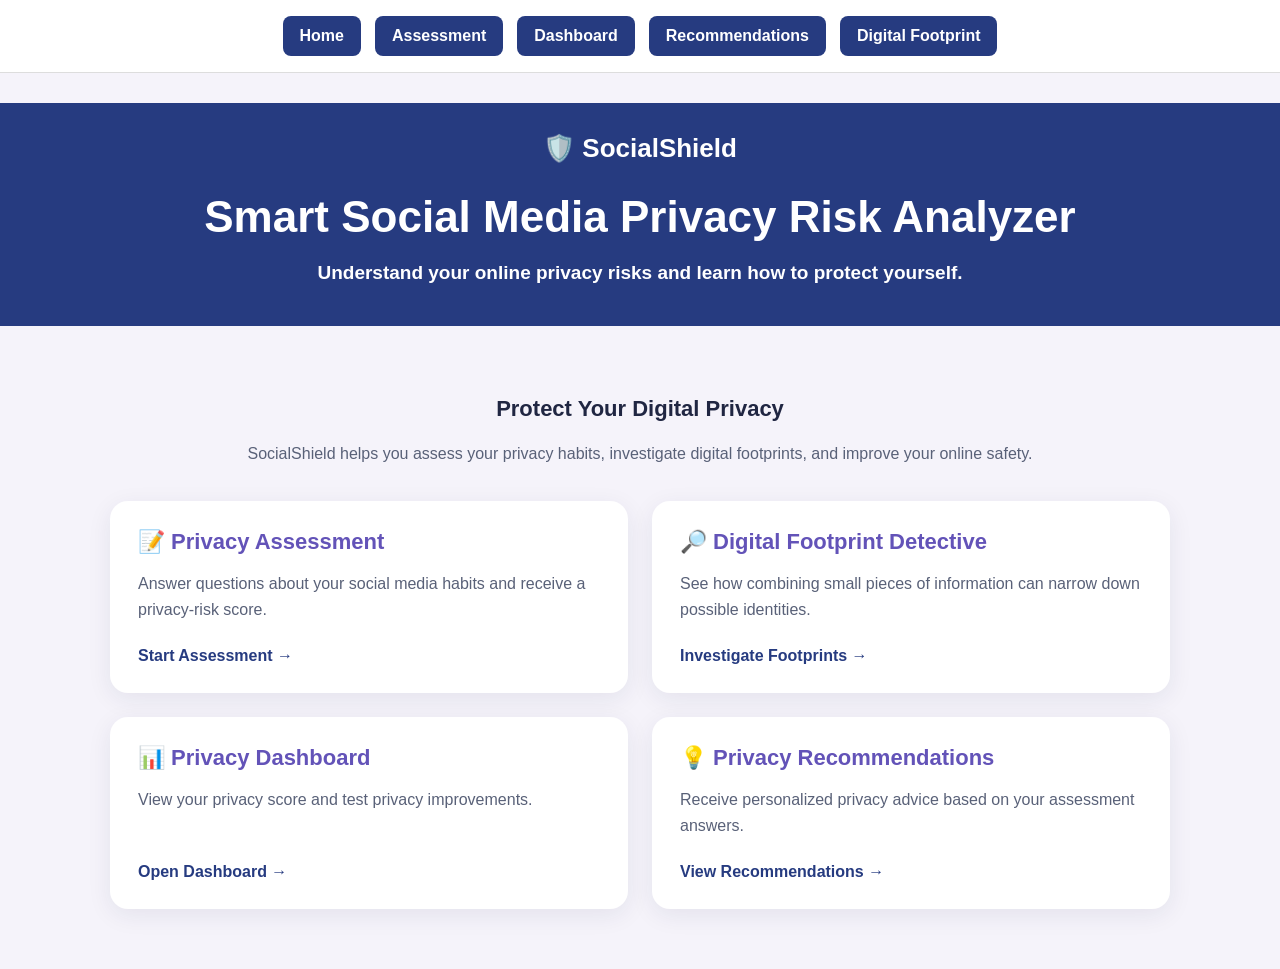
==== commit 01ded1a6: "Update index.html" ====
--- a/index.html
+++ b/index.html
@@ -11,10 +11,11 @@
 
   <nav class="navbar">
     <a href="index.html">Home</a>
+    <a href="assessment.html">Assessment</a>
+       <a href="dashboard.html">Dashboard</a>
+     <a href="recommendations.html">Recommendations</a>
     <a href="detective.html">Digital Footprint</a>
-    <a href="dashboard.html">Dashboard</a>
-    <a href="assessment.html">Assessment</a>
-    <a href="recommendations.html">Recommendations</a>
+   
   </nav>
 
   <header>
--- a/style.css
+++ b/style.css
@@ -404,26 +404,6 @@
   padding: 35px 20px 60px;
 }
 
-.navigation {
-  display: flex;
-  justify-content: center;
-  flex-wrap: wrap;
-  gap: 12px;
-  margin-bottom: 25px;
-}
-
-.navigation a {
-  padding: 11px 17px;
-  background: #263b80;
-  color: white;
-  border-radius: 8px;
-  text-decoration: none;
-  font-weight: bold;
-}
-
-.navigation a:hover {
-  background: #3f58ad;
-}
 
 .recommendations-card {
   padding: 30px;
@@ -509,13 +489,7 @@
     padding: 20px;
   }
 
-  .navigation {
-    flex-direction: column;
-  }
-
-  .navigation a {
-    text-align: center;
-  }
+
 }
 .dashboard-link:hover {
   background: #3f58ad;
@@ -624,3 +598,33 @@
     font-size: 14px;
   }
 }
+/* Dashboard layout */
+
+/* Match the shared page header */
+header {
+  background: #263b80;
+  color: white;
+  text-align: center;
+  padding: 30px 20px 38px;
+  margin-bottom: 35px;
+}
+
+header .logo {
+  color: white;
+  font-size: 26px;
+  font-weight: bold;
+}
+
+header h1 {
+  color: white;
+  font-size: 44px;
+  margin: 28px 0 16px;
+}
+
+header p {
+  color: white;
+  font-size: 19px;
+  font-weight: bold;
+  margin: 0;
+}
+
